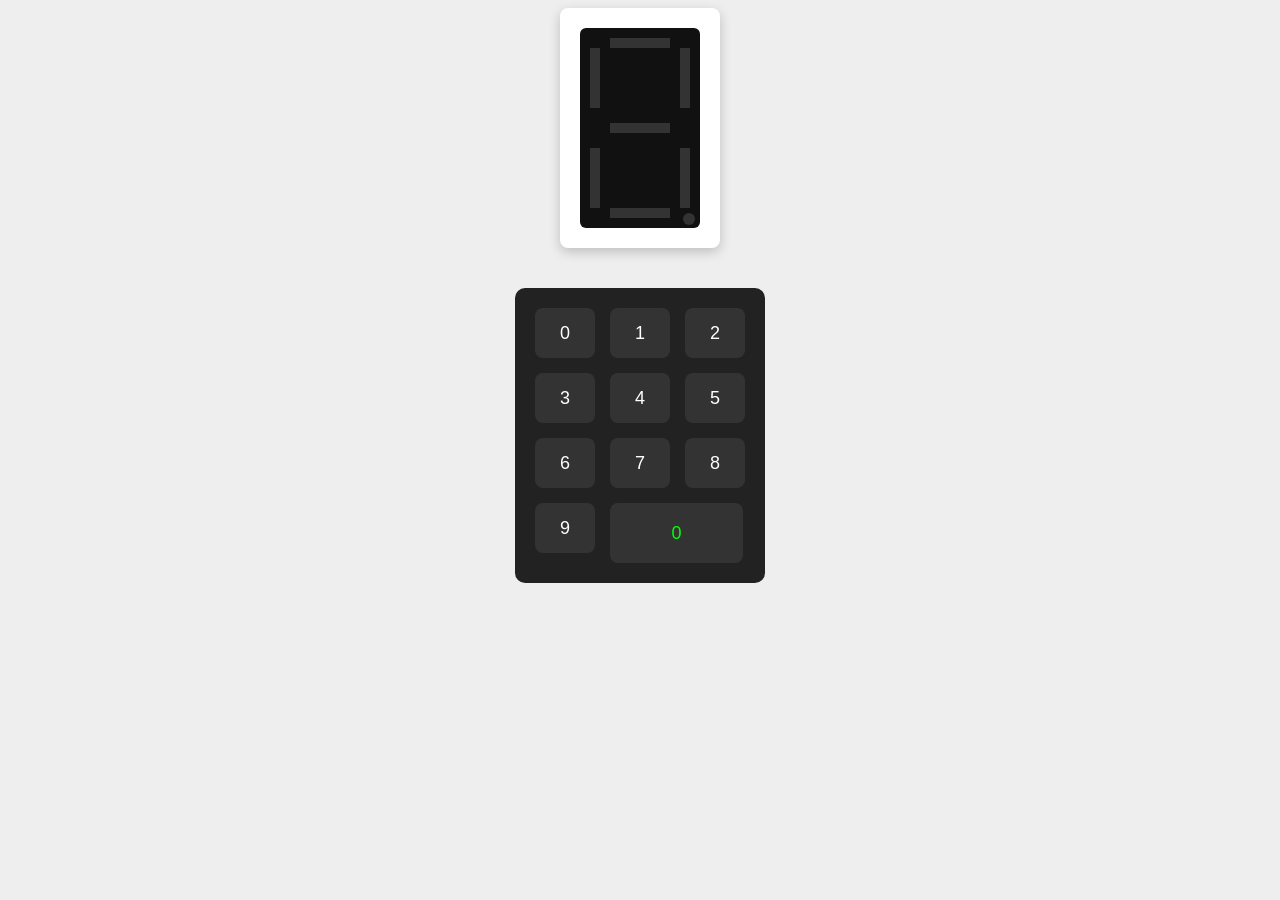
==== afficheur_7segment_simple/index.html @ f66b3857 "Initial commit" ====
<!DOCTYPE html>
<html lang="fr">
<head>
    <meta charset="UTF-8">
    <title>Simulogique - Afficheur 7 Segments 0-7</title>
    <!-- <script src="https://code.jquery.com/jquery-3.6.0.min.js"></script> -->
    <script src="jquery-3.6.0.min.js"></script>
    <link rel="stylesheet" href="style.css">
</head>
<body>

<div class="container">

    <!-- AFFICHEUR -->
    <div class="display-box">
        <div class="display">
            <div id="fa" class="segment a"></div>
            <div id="fb" class="segment b"></div>
            <div id="fc" class="segment c"></div>
            <div id="fd" class="segment d"></div>
            <div id="fe" class="segment e"></div>
            <div id="ff" class="segment f"></div>
            <div id="fg" class="segment g"></div>
            <div  id="fh" class="dot"></div>
        </div>

    </div>

    <!-- CLAVIER -->
    <div class="keypad">

        <button class="key" data-val="0">0</button>
        <button class="key" data-val="1">1</button>
        <button class="key" data-val="2">2</button>
        <button class="key" data-val="3">3</button>
        <button class="key" data-val="4">4</button>
        <button class="key" data-val="5">5</button>
        <button class="key" data-val="6">6</button>
        <button class="key" data-val="7">7</button>
        <button class="key" data-val="8">8</button>
        <button class="key" data-val="9">9</button>

        <button id="power">0</button>

    </div>

</div>

<script src="app.js"></script>
</body>
</html>
---- afficheur_7segment_simple/style.css ----
body {
    background:#eee;
    font-family:Arial;
}

.container {
    display:flex;
    flex-direction:column;
    align-items:center;
    gap:40px;
}

/* AFFICHEUR BOITIER */
.display-box {
    background:white;
    padding:20px;
    border-radius:8px;
    box-shadow:0 4px 12px rgba(0,0,0,0.2);
}

.display {
    position:relative;
    width:120px;
    height:200px;
    background:#111;
    border-radius:6px;
}

/* SEGMENTS */
.segment {
    position:absolute;
    background:#333;
    transition:0.5s;
}

.segment.on {
    background:#ddd;
}

/* Placement segments */
.a { top:10px; left:30px; width:60px; height:10px; }
.b { top:20px; right:10px; width:10px; height:60px; }
.c { bottom:20px; right:10px; width:10px; height:60px; }
.d { bottom:10px; left:30px; width:60px; height:10px; }
.e { bottom:20px; left:10px; width:10px; height:60px; }
.f { top:20px; left:10px; width:10px; height:60px; }
.g { top:95px; left:30px; width:60px; height:10px; }

/* Voyant lumineux */
.dot {
    position:absolute;
    bottom:3px;
    right:5px;
    width:12px;
    height:12px;
    border-radius:50%;
    background:#333;
}

.dot.on {
    background:lime;
}

/* CLAVIER */
.keypad {
    display:grid;
    grid-template-columns:repeat(3,60px);
    gap:15px;
    background:#222;
    padding:20px;
    border-radius:10px;
}

.key{
    height:50px;
    font-size:18px;
    background:#333;
    color:white;
    border:none;
    border-radius:8px;
    cursor:pointer;
}
#power {
    height:60px;
    width: 133px;
    font-size:18px;
    background: #333;
    color: lime;
    border:none;
    border-radius:8px;
    cursor:pointer;
}

.key:active, #power:active {
    background:#666;
}
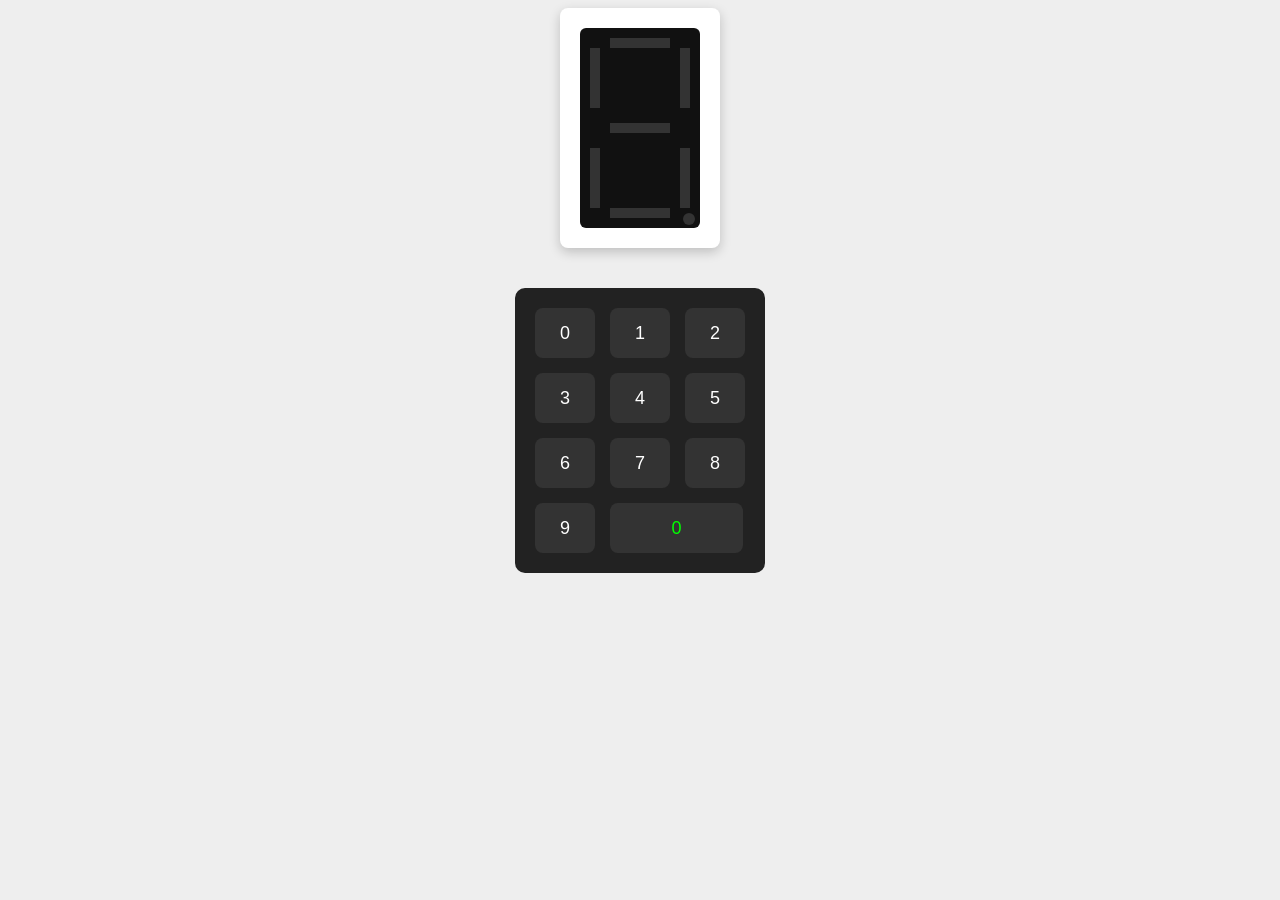
==== commit 84adb857: "Ajout de la calculatrice et de la télécommande" ====
--- a/afficheur_7segment_simple/index.html
+++ b/afficheur_7segment_simple/index.html
@@ -2,9 +2,9 @@
 <html lang="fr">
 <head>
     <meta charset="UTF-8">
-    <title>Simulogique - Afficheur 7 Segments 0-7</title>
-    <!-- <script src="https://code.jquery.com/jquery-3.6.0.min.js"></script> -->
-    <script src="jquery-3.6.0.min.js"></script>
+    <title>Simulogique - Afficheur 7 Segments 0-9</title>
+
+    <script src="https://code.jquery.com/jquery-3.6.0.min.js"></script>
     <link rel="stylesheet" href="style.css">
 </head>
 <body>
--- a/afficheur_7segment_simple/style.css
+++ b/afficheur_7segment_simple/style.css
@@ -81,7 +81,7 @@
     cursor:pointer;
 }
 #power {
-    height:60px;
+    height:50px;
     width: 133px;
     font-size:18px;
     background: #333;
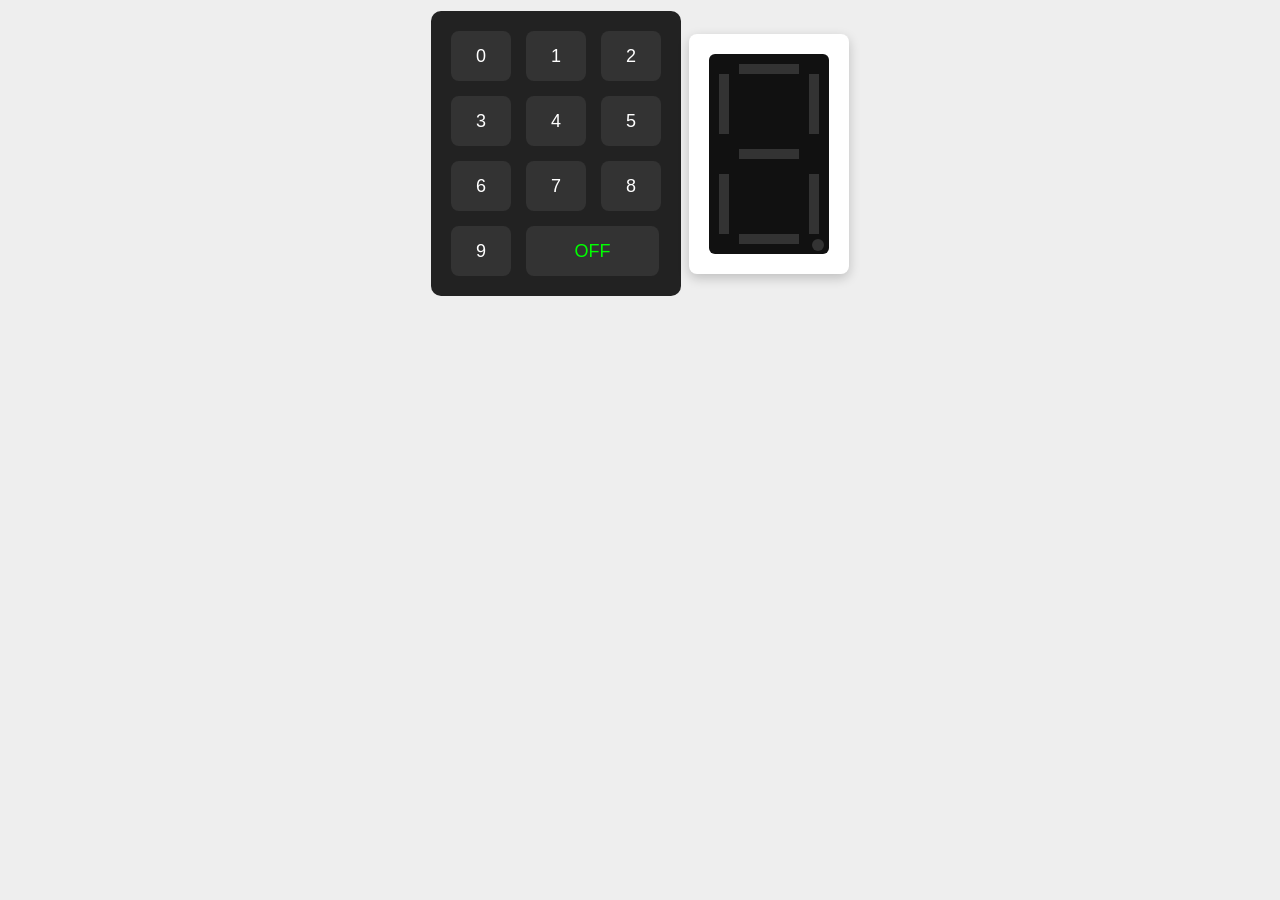
==== commit 4471db52: "modification de l'index" ====
--- a/afficheur_7segment_simple/index.html
+++ b/afficheur_7segment_simple/index.html
@@ -10,39 +10,51 @@
 <body>
 
 <div class="container">
+    <table>
+        <tr>
+            <td> <!-- CLAVIER -->
+                <div class="keypad">
 
-    <!-- AFFICHEUR -->
-    <div class="display-box">
-        <div class="display">
-            <div id="fa" class="segment a"></div>
-            <div id="fb" class="segment b"></div>
-            <div id="fc" class="segment c"></div>
-            <div id="fd" class="segment d"></div>
-            <div id="fe" class="segment e"></div>
-            <div id="ff" class="segment f"></div>
-            <div id="fg" class="segment g"></div>
-            <div  id="fh" class="dot"></div>
-        </div>
+                    <button class="key" data-val="0">0</button>
+                    <button class="key" data-val="1">1</button>
+                    <button class="key" data-val="2">2</button>
+                    <button class="key" data-val="3">3</button>
+                    <button class="key" data-val="4">4</button>
+                    <button class="key" data-val="5">5</button>
+                    <button class="key" data-val="6">6</button>
+                    <button class="key" data-val="7">7</button>
+                    <button class="key" data-val="8">8</button>
+                    <button class="key" data-val="9">9</button>
 
-    </div>
+                    <button id="power">OFF</button>
 
-    <!-- CLAVIER -->
-    <div class="keypad">
+                </div>
+            </td>
+            <td>
 
-        <button class="key" data-val="0">0</button>
-        <button class="key" data-val="1">1</button>
-        <button class="key" data-val="2">2</button>
-        <button class="key" data-val="3">3</button>
-        <button class="key" data-val="4">4</button>
-        <button class="key" data-val="5">5</button>
-        <button class="key" data-val="6">6</button>
-        <button class="key" data-val="7">7</button>
-        <button class="key" data-val="8">8</button>
-        <button class="key" data-val="9">9</button>
+            </td>
+            <td>
+                <!--  AFFICHEUR   -->
+                <div class="display-box">
+                    <div class="display">
+                        <div id="fa" class="segment a"></div>
+                        <div id="fb" class="segment b"></div>
+                        <div id="fc" class="segment c"></div>
+                        <div id="fd" class="segment d"></div>
+                        <div id="fe" class="segment e"></div>
+                        <div id="ff" class="segment f"></div>
+                        <div id="fg" class="segment g"></div>
+                        <div  id="fh" class="dot"></div>
+                    </div>
 
-        <button id="power">0</button>
+                </div>
+            </td>
+        </tr>
 
-    </div>
+    </table>
+
+
+
 
 </div>
 
--- a/afficheur_7segment_simple/style.css
+++ b/afficheur_7segment_simple/style.css
@@ -34,7 +34,8 @@
 }
 
 .segment.on {
-    background:#ddd;
+    background: lime; /* ou #00FF00 */
+
 }
 
 /* Placement segments */
